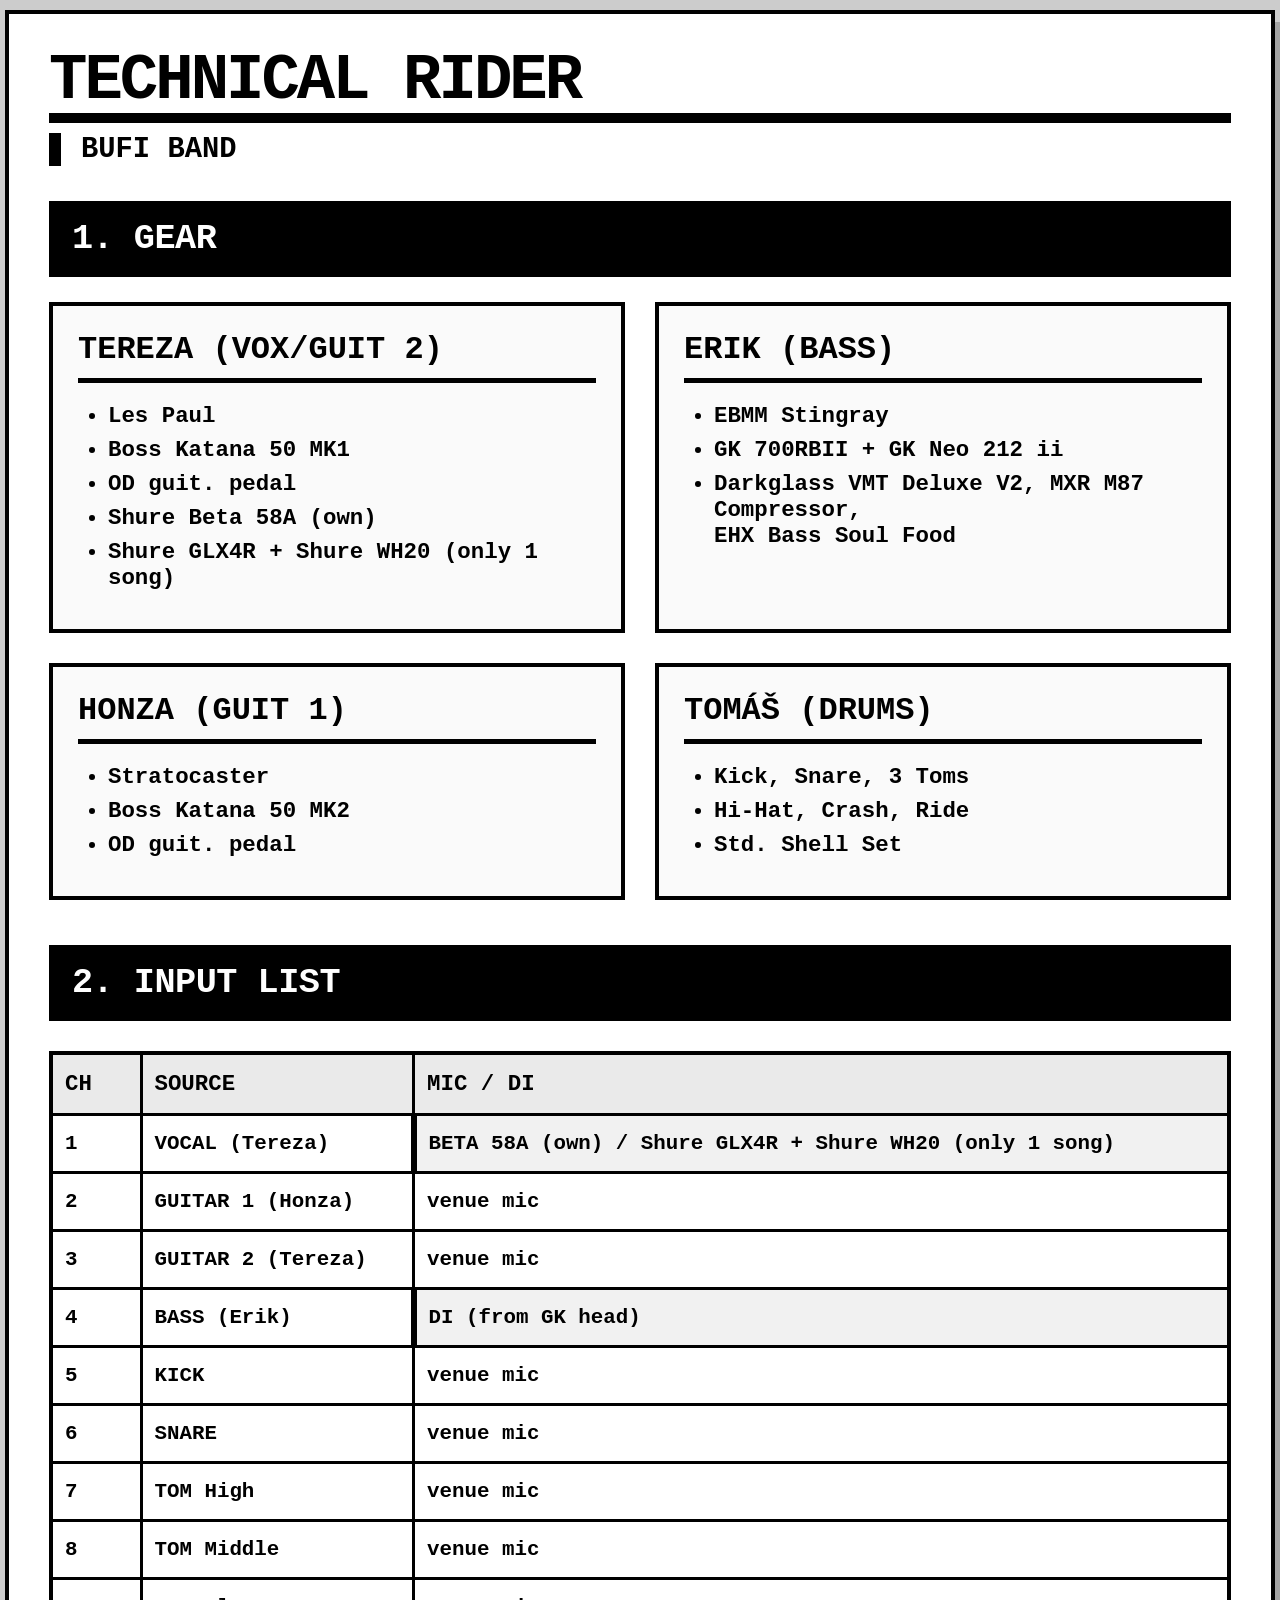
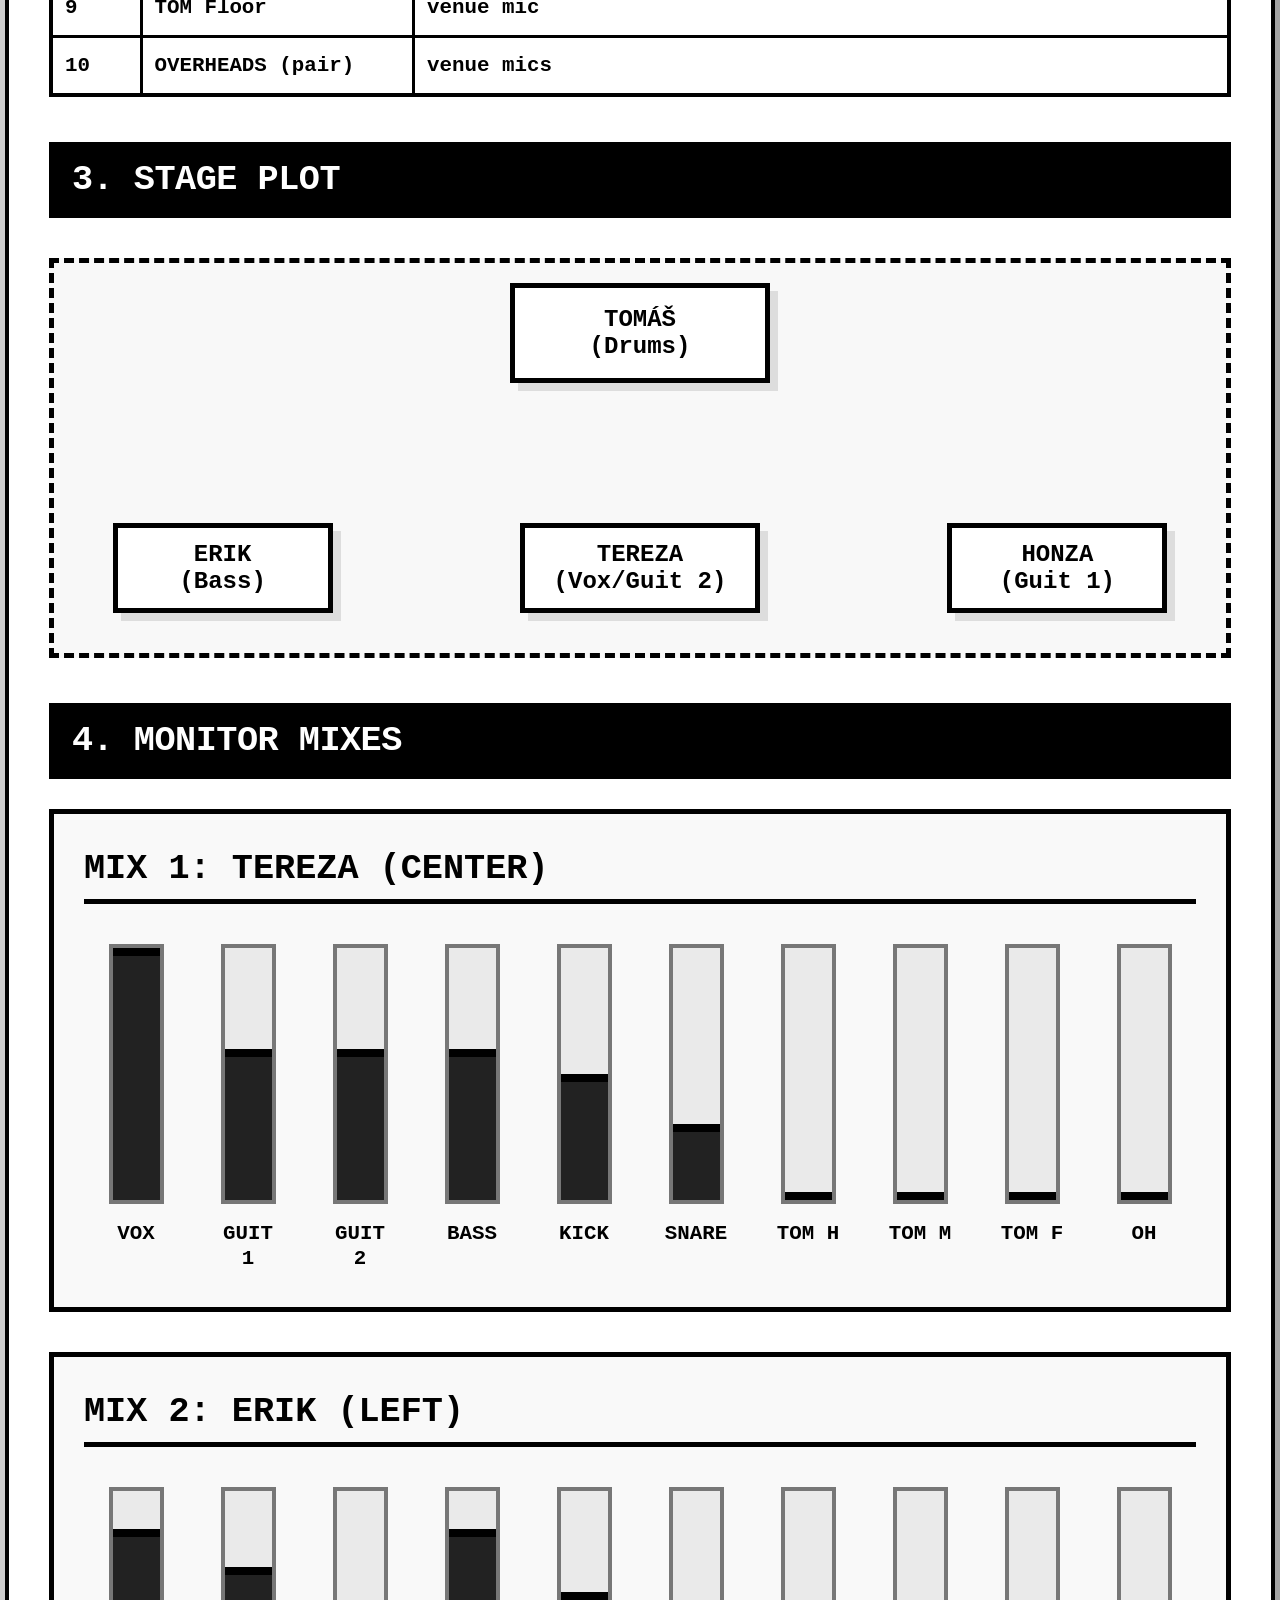
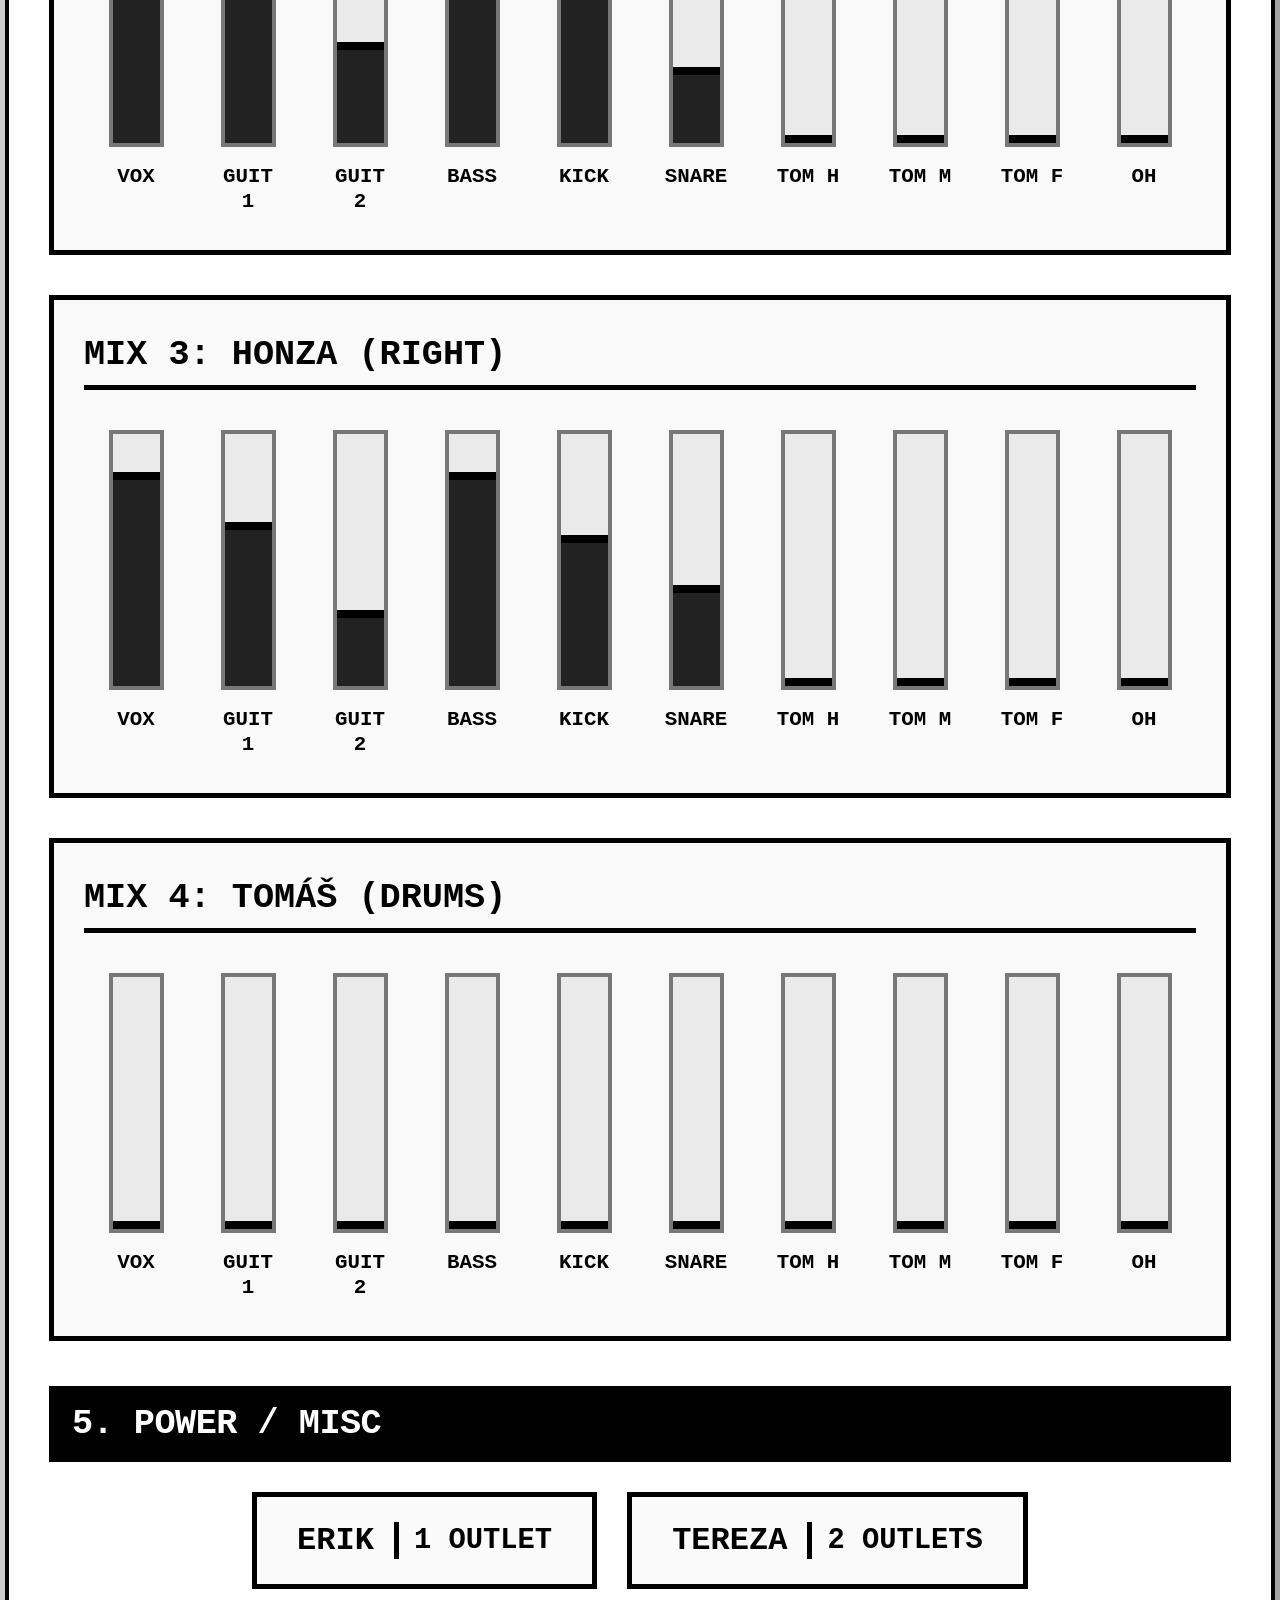
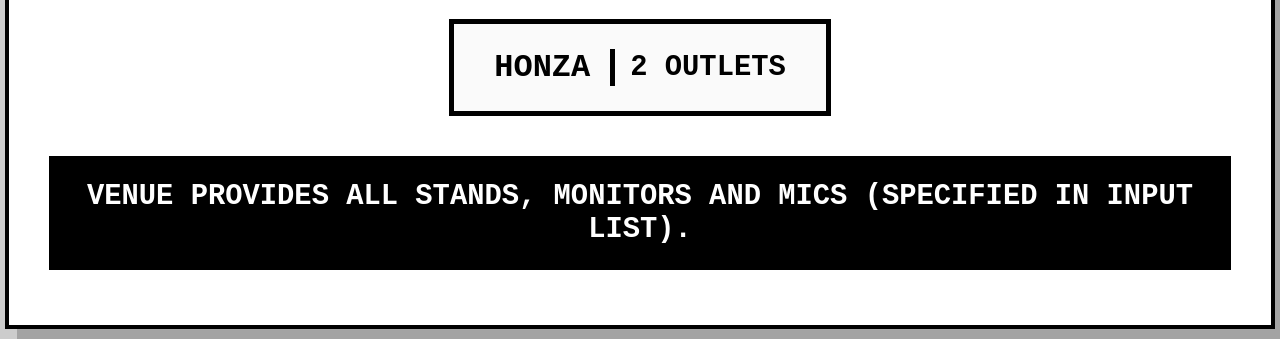
==== rider.html @ 9abcd40c "BuFi Band - with Tereza" ====
<!DOCTYPE html>
<html lang="en">
<head>
    <meta charset="UTF-8">
    <meta name="viewport" content="width=device-width, initial-scale=1.0">
    <title>Technical Rider – BuFi Band</title>
    <style>
        /* ===== RESET / MONOCHROME BOLD BASE ===== */
        * { box-sizing: border-box; margin: 0; padding: 0; }
        body {
            background: #ccc;  /* neutral background, only for screen */
            font-family: 'Courier New', Courier, monospace;
            display: flex;
            justify-content: center;
            align-items: flex-start;
            padding: 10px 5px;
            margin: 0;
        }
        .container {
            max-width: 1300px;      /* wider – fits more content per line */
            width: 100%;
            background: #ffffff;
            border: 4px solid #000;
            padding: 35px 40px;
            box-shadow: 12px 12px 0 rgba(0,0,0,0.2);
        }

        /* TYPOGRAPHY – heavy, industrial */
        h1 {
            font-size: 4rem;
            font-weight: 900;
            letter-spacing: -3px;
            text-transform: uppercase;
            border-bottom: 10px solid #000;
            margin: 0 0 10px 0;
            line-height: 1;
        }
        .band {
            font-size: 1.8rem;
            font-weight: 800;
            border-left: 12px solid #000;
            padding-left: 20px;
            margin-bottom: 35px;
            text-transform: uppercase;
        }
        h2 {
            background: #000;
            color: #fff;
            padding: 15px 20px;
            margin: 45px 0 20px 0;
            font-size: 2.2rem;
            text-transform: uppercase;
            border: 3px solid #000;
            letter-spacing: -0.5px;
        }
        h2:first-of-type { margin-top: 15px; }

        /* 2x2 gear grid */
        .gear-grid {
            display: grid;
            grid-template-columns: 1fr 1fr;
            gap: 30px;
            margin: 25px 0 20px;
        }
        .gear-box {
            border: 4px solid #000;
            background: #fafafa;
            padding: 25px 25px 30px 25px;
        }
        .gear-box h3 {
            font-size: 2rem;
            font-weight: 900;
            border-bottom: 5px solid #000;
            padding-bottom: 10px;
            margin: 0 0 20px 0;
            text-transform: uppercase;
        }
        .gear-box ul {
            font-size: 1.4rem;
            font-weight: 700;
            padding-left: 30px;
        }
        .gear-box li { margin: 8px 0; }

        /* TABLE */
        table {
            width: 100%;
            border-collapse: collapse;
            border: 4px solid #000;
            margin: 30px 0 20px;
            font-size: 1.3rem;
        }
        th, td {
            border: 3px solid #000;
            padding: 16px 12px;
            text-align: left;
            font-weight: 700;
        }
        th {
            background: #eaeaea;
            text-transform: uppercase;
            font-size: 1.4rem;
        }
        .own-gear { background: #f1f1f1; border-left: 6px solid #000; }

        /* STAGE PLOT */
.stage-plot {
    position: relative;
    height: 400px;
    border: 5px dashed #000;
    margin: 40px 0 30px;
    background: #f8f8f8;
}
.pos {
    position: absolute;
    display: flex;
    align-items: center;
    justify-content: center;
    text-align: center;
    border: 5px solid #000;
    background: #fff;
    font-weight: 900;
    font-size: 1.5rem;
    padding: 10px;
    box-shadow: 8px 8px 0 #ddd;
}
.drums {
    width: 260px; height: 100px;
    top: 20px; left: 50%; transform: translateX(-50%);
}
.bass {
    width: 220px; height: 90px;
    bottom: 40px; left: 5%;
}
.vox {
    width: 240px; height: 90px;
    bottom: 40px; left: 50%; transform: translateX(-50%);
}
.gt1 {
    width: 220px; height: 90px;
    bottom: 40px; right: 5%;
}

        /* MONITOR MIXES – wider, faders bigger, but one column (vertical) */
        .monitor-stack { margin-top: 30px; }
        .monitor-unit {
            border: 5px solid #000;
            padding: 35px 30px;
            margin-bottom: 40px;
            background: #f9f9f9;
        }
        .unit-header {
            font-size: 2.2rem;
            font-weight: 900;
            border-bottom: 5px solid #000;
            padding-bottom: 10px;
            margin-bottom: 40px;
            text-transform: uppercase;
        }
        .mix-grid {
            display: grid;
            grid-template-columns: repeat(10, 1fr);
            gap: 8px;
            justify-items: center;
        }
        .channel-strip {
            width: 100%;
            display: flex; flex-direction: column; align-items: center;
        }
        .fader-track {
            height: 260px;         /* taller faders for better visual */
            width: 55px;
            background: #eaeaea;
            border: 4px solid #777;
            position: relative;
            margin-bottom: 18px;
            display: flex; align-items: flex-end;
        }
        .fader-cap {
            width: 100%;
            background: #222;
            border-top: 8px solid #000;
        }
        .channel-label {
            font-size: 1.3rem;
            font-weight: 900;
            text-transform: uppercase;
            writing-mode: horizontal-tb;
            text-align: center;
            line-height: 1.2;
            max-width: 70px;
        }

        /* POWER / MISC – bold blocks */
        .power-section { margin-top: 30px; }
        .power-list {
            display: flex;
            flex-wrap: wrap;
            gap: 30px;
            margin: 30px 0 40px;
            justify-content: center;
        }
        .power-item {
            border: 5px solid #000;
            background: #fafafa;
            padding: 25px 40px;
            font-size: 1.8rem;
            font-weight: 800;
            text-transform: uppercase;
            display: flex;
            align-items: center;
            gap: 15px;
        }
        .power-item strong {
            font-size: 2rem;
            border-right: 5px solid #000;
            padding-right: 20px;
        }
        .venue-highlight {
            background: #000;
            color: #fff;
            padding: 20px 25px;
            font-size: 1.8rem;
            font-weight: 800;
            border: 4px solid #000;
            text-align: center;
            text-transform: uppercase;
            width: 100%;
            margin: 20px 0 10px;
        }

        /* A4 print optimization: avoid page breaks inside modules */
        @media print {
            body { background: none; padding: 0; }
            .container { max-width: 100%; border: 2px solid #000; box-shadow: none; padding: 20px; }
            h2 { background: #000 !important; color: #fff !important; -webkit-print-color-adjust: exact; print-color-adjust: exact; }
            .gear-box, .monitor-unit, table, .stage-plot, .power-item { break-inside: avoid; }
            .monitor-unit { page-break-inside: avoid; }
            .gear-grid { break-inside: avoid; }
            .pos { border: 2px solid #000; }
        }

        /* fine tune for very large screens, but nothing essential */
        @media (min-width: 1600px) {
            .container { max-width: 1500px; }
        }
    </style>
</head>
<body>
<div class="container">
    <h1>TECHNICAL RIDER</h1>
    <div class="band">BuFi Band</div>

    <!-- 1. GEAR / BACKLINE — unchanged but wider grid -->
    <h2>1. GEAR</h2>
    <div class="gear-grid">
        <div class="gear-box"><h3>TEREZA (VOX/GUIT 2)</h3><ul><li>Les Paul</li><li>Boss Katana 50 MK1</li><li>OD guit. pedal</li><li>Shure Beta 58A (own)</li><li>Shure GLX4R + Shure WH20 (only 1 song)</li></ul></div>
        <div class="gear-box"><h3>ERIK (BASS)</h3><ul><li>EBMM Stingray</li><li>GK 700RBII + GK Neo 212 ii</li><li>Darkglass VMT Deluxe V2, MXR M87 Compressor,<br>EHX Bass Soul Food</li></ul></div>
        <div class="gear-box"><h3>HONZA (GUIT 1)</h3><ul><li>Stratocaster</li><li>Boss Katana 50 MK2</li><li>OD guit. pedal</li></ul></div>
        <div class="gear-box"><h3>TOMÁŠ (DRUMS)</h3><ul><li>Kick, Snare, 3 Toms</li><li>Hi-Hat, Crash, Ride</li><li>Std. Shell Set</li></ul></div>
    </div>

    <!-- 2. INPUT LIST — generous spacing, venue mics clearly marked -->
    <h2>2. INPUT LIST</h2>
    <table>
        <thead><tr><th style="width:90px;">CH</th><th>SOURCE</th><th>MIC / DI</th></tr></thead>
        <tbody>
            <tr><td>1</td><td>VOCAL (Tereza)</td><td class="own-gear">BETA 58A (own) / Shure GLX4R + Shure WH20 (only 1 song)</td></tr>
            <tr><td>2</td><td>GUITAR 1 (Honza)</td><td>venue mic</td></tr>
            <tr><td>3</td><td>GUITAR 2 (Tereza)</td><td>venue mic</td></tr>
            <tr><td>4</td><td>BASS (Erik)</td><td class="own-gear">DI (from GK head)</td></tr>
            <tr><td>5</td><td>KICK</td><td>venue mic</td></tr>
            <tr><td>6</td><td>SNARE</td><td>venue mic</td></tr>
            <tr><td>7</td><td>TOM High</td><td>venue mic</td></tr>
            <tr><td>8</td><td>TOM Middle</td><td>venue mic</td></tr>
            <tr><td>9</td><td>TOM Floor</td><td>venue mic</td></tr>
            <tr><td>10</td><td>OVERHEADS (pair)</td><td>venue mics</td></tr>
        </tbody>
    </table>

    <!-- 3. STAGE PLOT — larger blocks, no crowding -->
    <h2>3. STAGE PLOT</h2>
    <div class="stage-plot">
        <div class="pos drums">TOMÁŠ<br>(Drums)</div>
        <div class="pos bass">ERIK<br>(Bass)</div>
        <div class="pos vox">TEREZA<br>(Vox/Guit 2)</div>
        <div class="pos gt1">HONZA<br>(Guit 1)</div>
    </div>

    <!-- 4. MONITOR MIXES -->
    <h2>4. MONITOR MIXES</h2>
    <div class="monitor-stack">
        <!-- mix 1 Tereza -->
        <div class="monitor-unit">
            <div class="unit-header">MIX 1: TEREZA (Center)</div>
            <div class="mix-grid">
                <div class="channel-strip"><div class="fader-track"><div class="fader-cap" style="height:100%;"></div></div><div class="channel-label">VOX</div></div>
                <div class="channel-strip"><div class="fader-track"><div class="fader-cap" style="height:60%;"></div></div><div class="channel-label">GUIT 1</div></div>
                <div class="channel-strip"><div class="fader-track"><div class="fader-cap" style="height:60%;"></div></div><div class="channel-label">GUIT 2</div></div>
                <div class="channel-strip"><div class="fader-track"><div class="fader-cap" style="height:60%;"></div></div><div class="channel-label">BASS</div></div>
                <div class="channel-strip"><div class="fader-track"><div class="fader-cap" style="height:50%;"></div></div><div class="channel-label">KICK</div></div>
                <div class="channel-strip"><div class="fader-track"><div class="fader-cap" style="height:30%;"></div></div><div class="channel-label">SNARE</div></div>
                <div class="channel-strip"><div class="fader-track"><div class="fader-cap" style="height:0%;"></div></div><div class="channel-label">TOM H</div></div>
                <div class="channel-strip"><div class="fader-track"><div class="fader-cap" style="height:0%;"></div></div><div class="channel-label">TOM M</div></div>
                <div class="channel-strip"><div class="fader-track"><div class="fader-cap" style="height:0%;"></div></div><div class="channel-label">TOM F</div></div>
                <div class="channel-strip"><div class="fader-track"><div class="fader-cap" style="height:0%;"></div></div><div class="channel-label">OH</div></div>
            </div>
        </div>
        <!-- mix 2 Erik -->
        <div class="monitor-unit">
            <div class="unit-header">MIX 2: ERIK (Left)</div>
            <div class="mix-grid">
                <div class="channel-strip"><div class="fader-track"><div class="fader-cap" style="height:85%;"></div></div><div class="channel-label">VOX</div></div>
                <div class="channel-strip"><div class="fader-track"><div class="fader-cap" style="height:70%;"></div></div><div class="channel-label">GUIT 1</div></div>
                <div class="channel-strip"><div class="fader-track"><div class="fader-cap" style="height:40%;"></div></div><div class="channel-label">GUIT 2</div></div>
                <div class="channel-strip"><div class="fader-track"><div class="fader-cap" style="height:85%;"></div></div><div class="channel-label">BASS</div></div>
                <div class="channel-strip"><div class="fader-track"><div class="fader-cap" style="height:60%;"></div></div><div class="channel-label">KICK</div></div>
                <div class="channel-strip"><div class="fader-track"><div class="fader-cap" style="height:30%;"></div></div><div class="channel-label">SNARE</div></div>
                <div class="channel-strip"><div class="fader-track"><div class="fader-cap" style="height:0%;"></div></div><div class="channel-label">TOM H</div></div>
                <div class="channel-strip"><div class="fader-track"><div class="fader-cap" style="height:0%;"></div></div><div class="channel-label">TOM M</div></div>
                <div class="channel-strip"><div class="fader-track"><div class="fader-cap" style="height:0%;"></div></div><div class="channel-label">TOM F</div></div>
                <div class="channel-strip"><div class="fader-track"><div class="fader-cap" style="height:0%;"></div></div><div class="channel-label">OH</div></div>
            </div>
        </div>
        <!-- mix 3 Honza -->
        <div class="monitor-unit">
            <div class="unit-header">MIX 3: HONZA (Right)</div>
            <div class="mix-grid">
                <div class="channel-strip"><div class="fader-track"><div class="fader-cap" style="height:85%;"></div></div><div class="channel-label">VOX</div></div>
                <div class="channel-strip"><div class="fader-track"><div class="fader-cap" style="height:65%;"></div></div><div class="channel-label">GUIT 1</div></div>
                <div class="channel-strip"><div class="fader-track"><div class="fader-cap" style="height:30%;"></div></div><div class="channel-label">GUIT 2</div></div>
                <div class="channel-strip"><div class="fader-track"><div class="fader-cap" style="height:85%;"></div></div><div class="channel-label">BASS</div></div>
                <div class="channel-strip"><div class="fader-track"><div class="fader-cap" style="height:60%;"></div></div><div class="channel-label">KICK</div></div>
                <div class="channel-strip"><div class="fader-track"><div class="fader-cap" style="height:40%;"></div></div><div class="channel-label">SNARE</div></div>
                <div class="channel-strip"><div class="fader-track"><div class="fader-cap" style="height:0%;"></div></div><div class="channel-label">TOM H</div></div>
                <div class="channel-strip"><div class="fader-track"><div class="fader-cap" style="height:0%;"></div></div><div class="channel-label">TOM M</div></div>
                <div class="channel-strip"><div class="fader-track"><div class="fader-cap" style="height:0%;"></div></div><div class="channel-label">TOM F</div></div>
                <div class="channel-strip"><div class="fader-track"><div class="fader-cap" style="height:0%;"></div></div><div class="channel-label">OH</div></div>
            </div>
        </div>
        <!-- mix 4 Tomáš (drums) – typically no monitors for drums, but kept for completeness -->
        <div class="monitor-unit">
            <div class="unit-header">MIX 4: TOMÁŠ (Drums)</div>
            <div class="mix-grid">
                <div class="channel-strip"><div class="fader-track"><div class="fader-cap" style="height:0%;"></div></div><div class="channel-label">VOX</div></div>
                <div class="channel-strip"><div class="fader-track"><div class="fader-cap" style="height:0%;"></div></div><div class="channel-label">GUIT 1</div></div>
                <div class="channel-strip"><div class="fader-track"><div class="fader-cap" style="height:0%;"></div></div><div class="channel-label">GUIT 2</div></div>
                <div class="channel-strip"><div class="fader-track"><div class="fader-cap" style="height:0%;"></div></div><div class="channel-label">BASS</div></div>
                <div class="channel-strip"><div class="fader-track"><div class="fader-cap" style="height:0%;"></div></div><div class="channel-label">KICK</div></div>
                <div class="channel-strip"><div class="fader-track"><div class="fader-cap" style="height:0%;"></div></div><div class="channel-label">SNARE</div></div>
                <div class="channel-strip"><div class="fader-track"><div class="fader-cap" style="height:0%;"></div></div><div class="channel-label">TOM H</div></div>
                <div class="channel-strip"><div class="fader-track"><div class="fader-cap" style="height:0%;"></div></div><div class="channel-label">TOM M</div></div>
                <div class="channel-strip"><div class="fader-track"><div class="fader-cap" style="height:0%;"></div></div><div class="channel-label">TOM F</div></div>
                <div class="channel-strip"><div class="fader-track"><div class="fader-cap" style="height:0%;"></div></div><div class="channel-label">OH</div></div>
            </div>
        </div>
    </div>

    <!-- 5. POWER & MISC – outlet blocks + bold venue statement (now with extra spacing) -->
    
    <h2>5. POWER / MISC</h2>
    <div class="power-list">
        <div class="power-item"><strong>ERIK</strong> 1 outlet</div>
        <div class="power-item"><strong>TEREZA</strong> 2 outlets</div>
        <div class="power-item"><strong>HONZA</strong> 2 outlets</div>
        <!-- Tomáš uses built-in power, no extra outlet needed -->
    </div>
    <div class="venue-highlight">
        Venue provides all stands, monitors and mics (specified in input list).
    </div>

    <!-- tiny spacer: ensures nothing gets cut -->
    <div style="height: 10px;"></div>
</div>
</body>
</html>
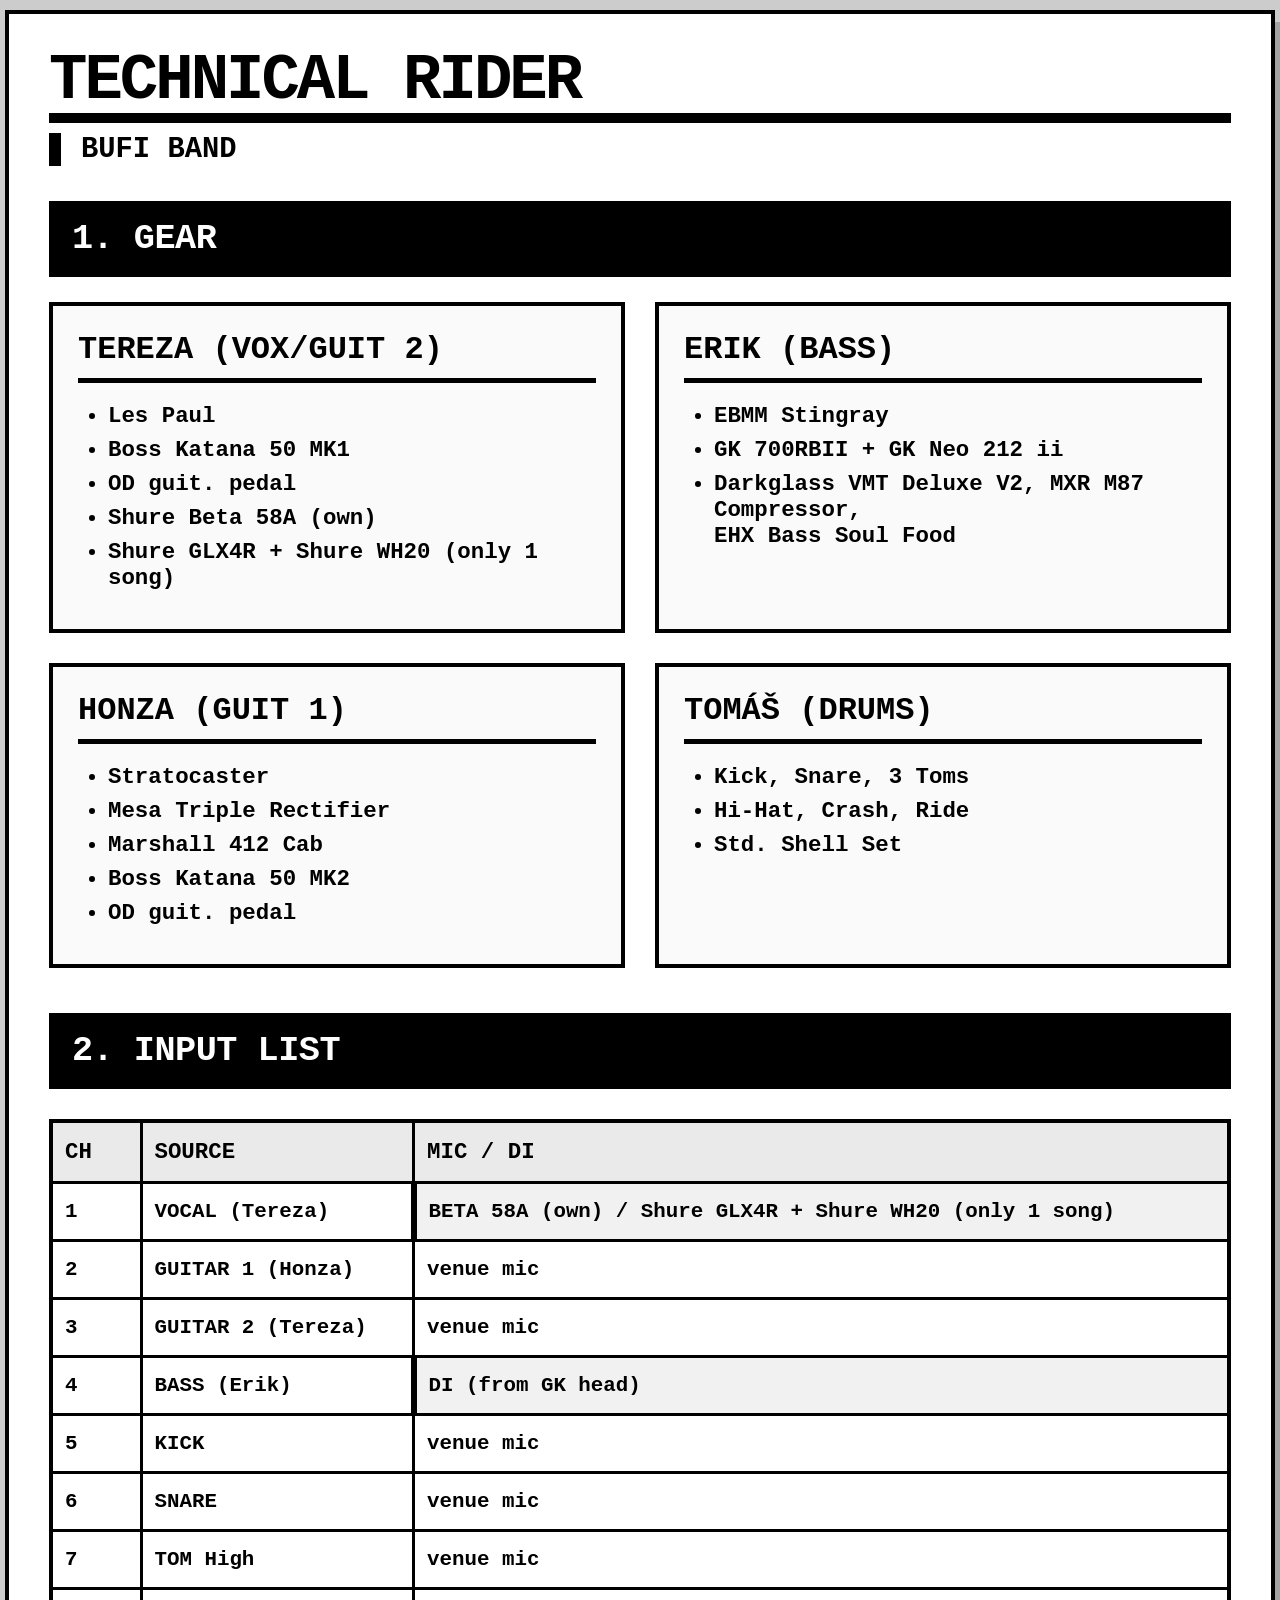
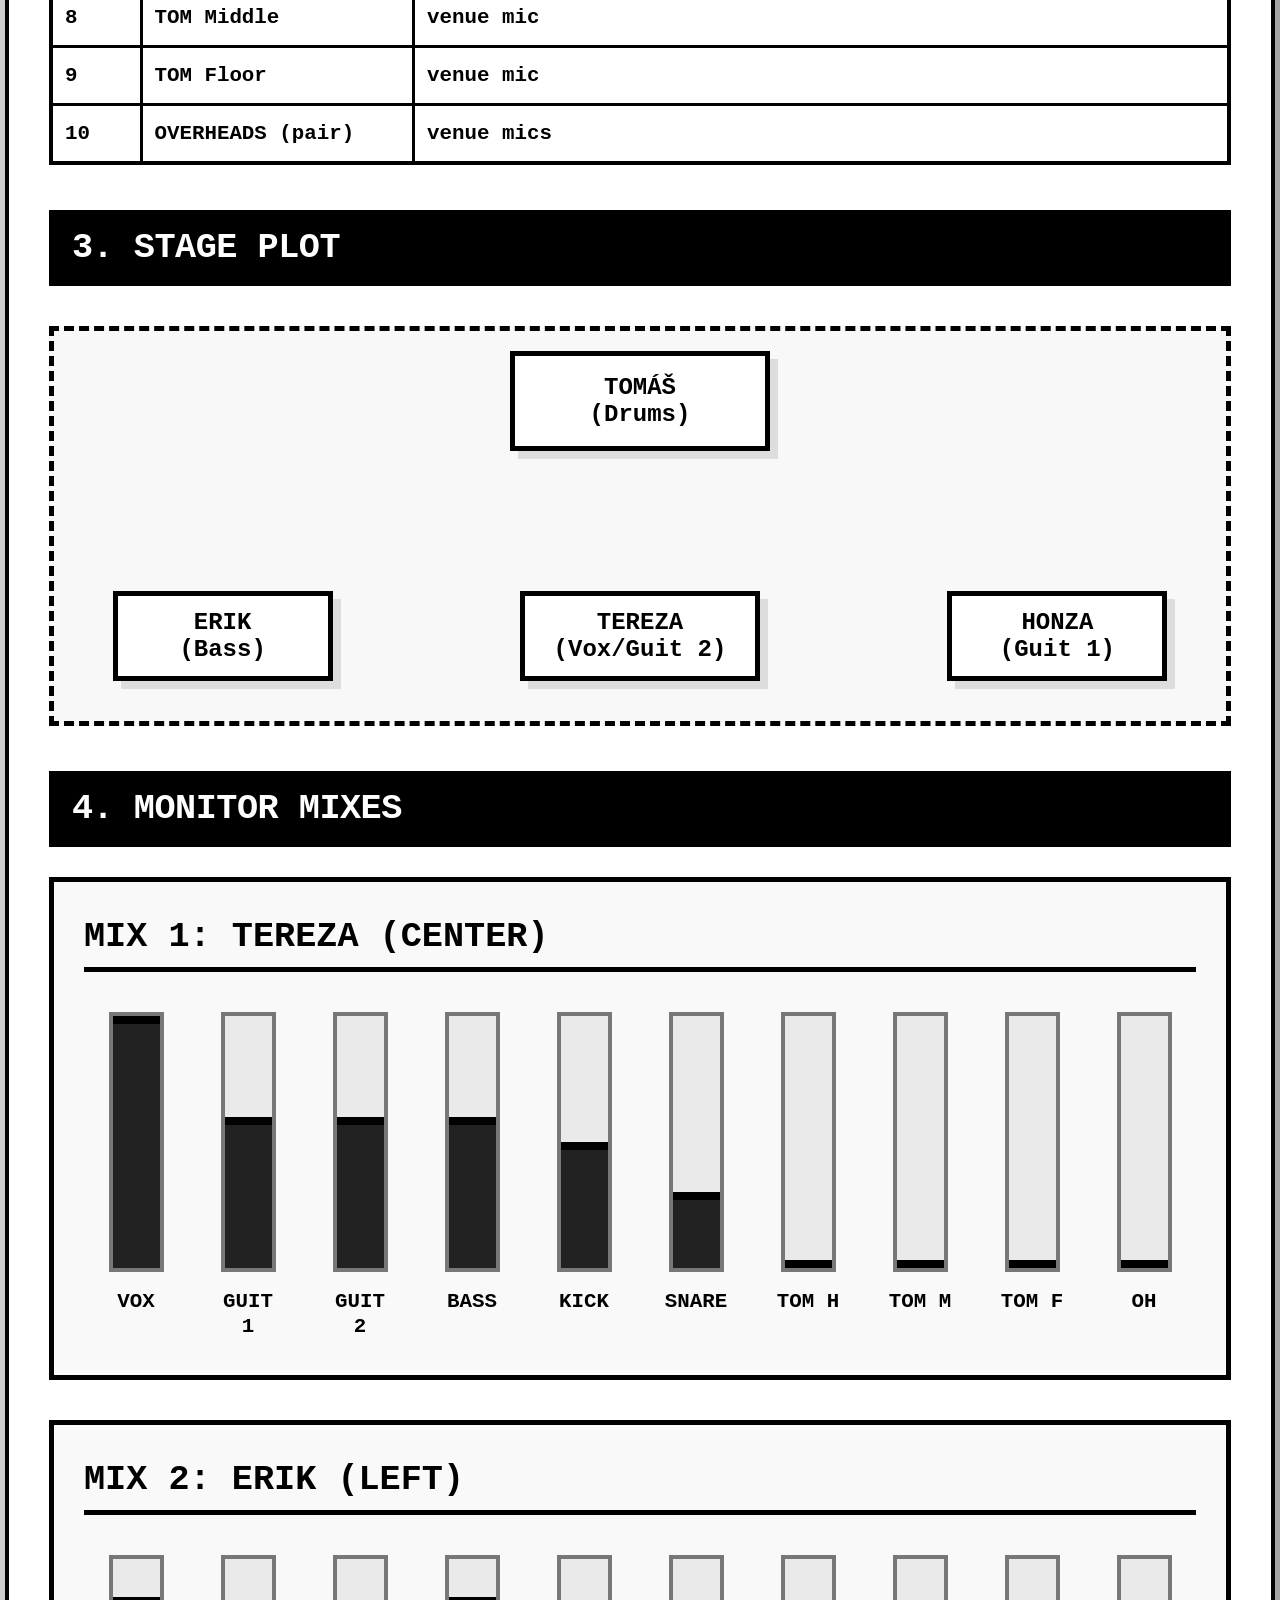
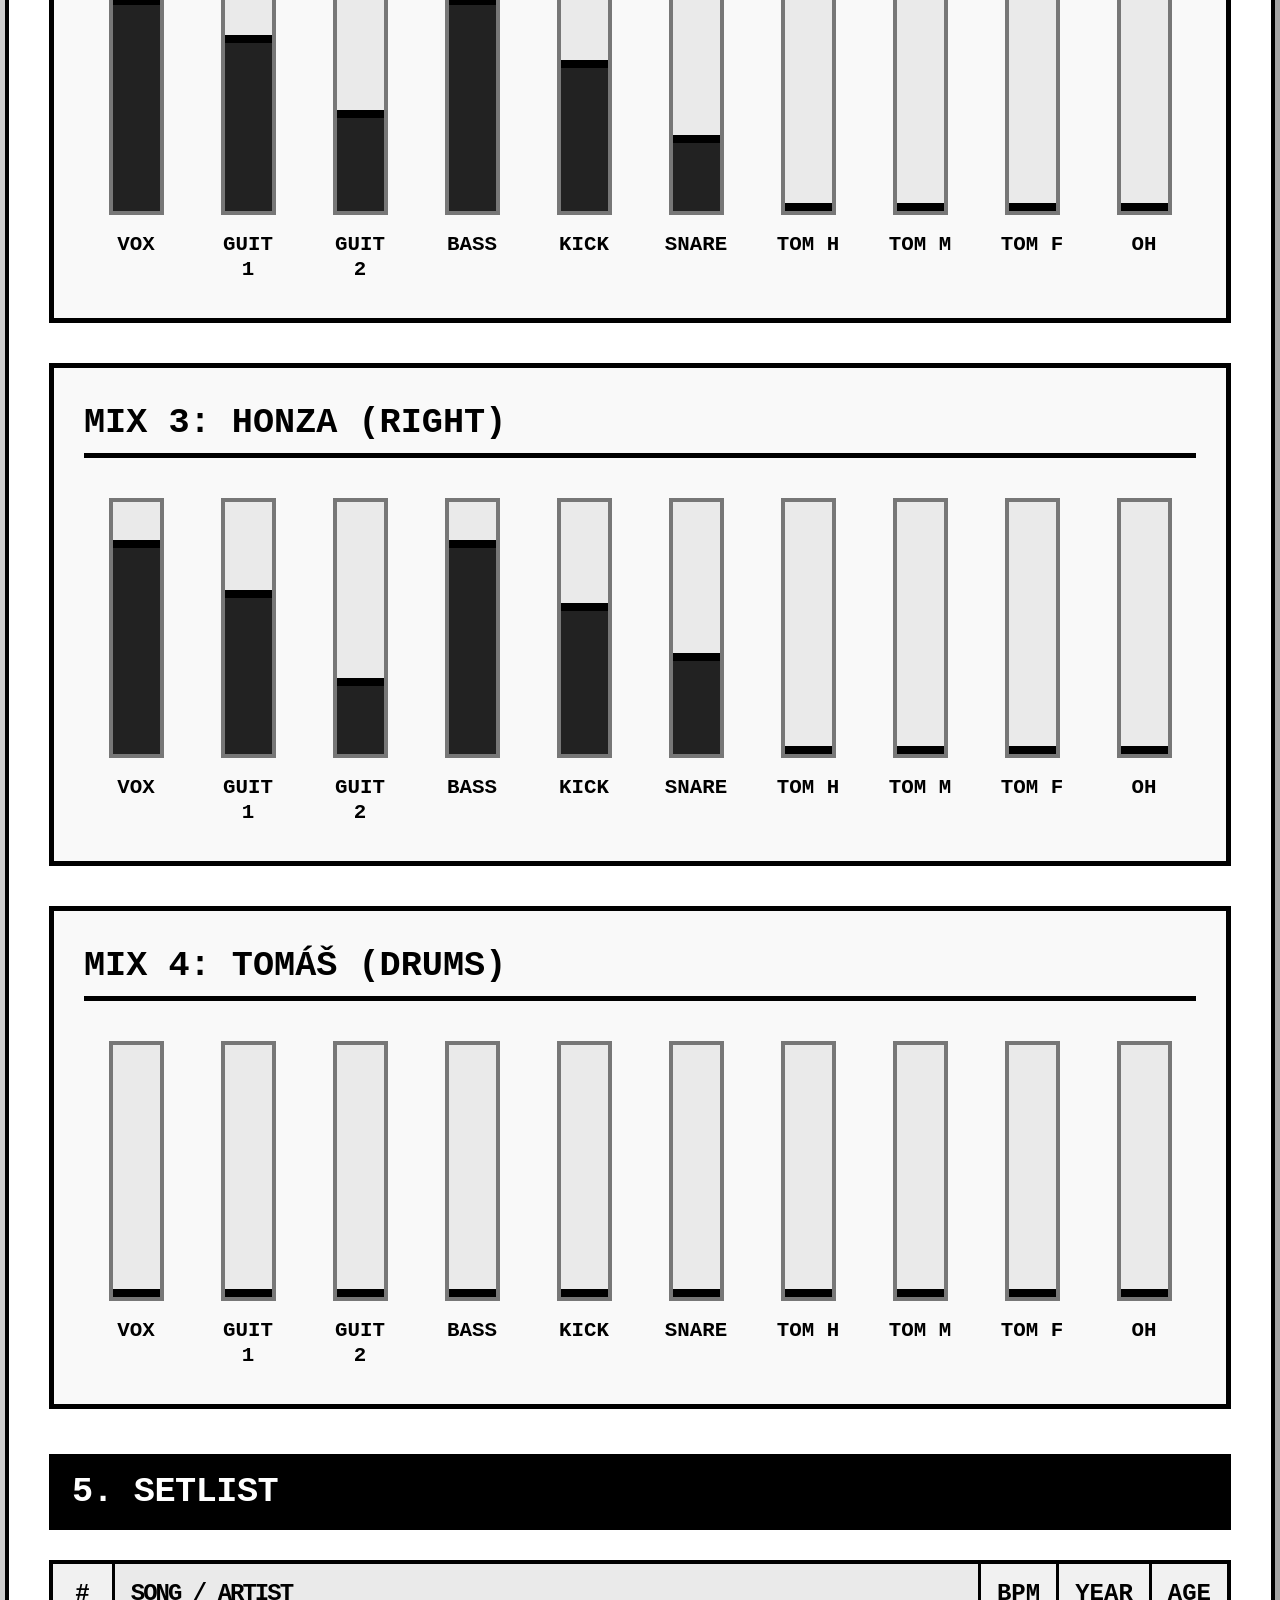
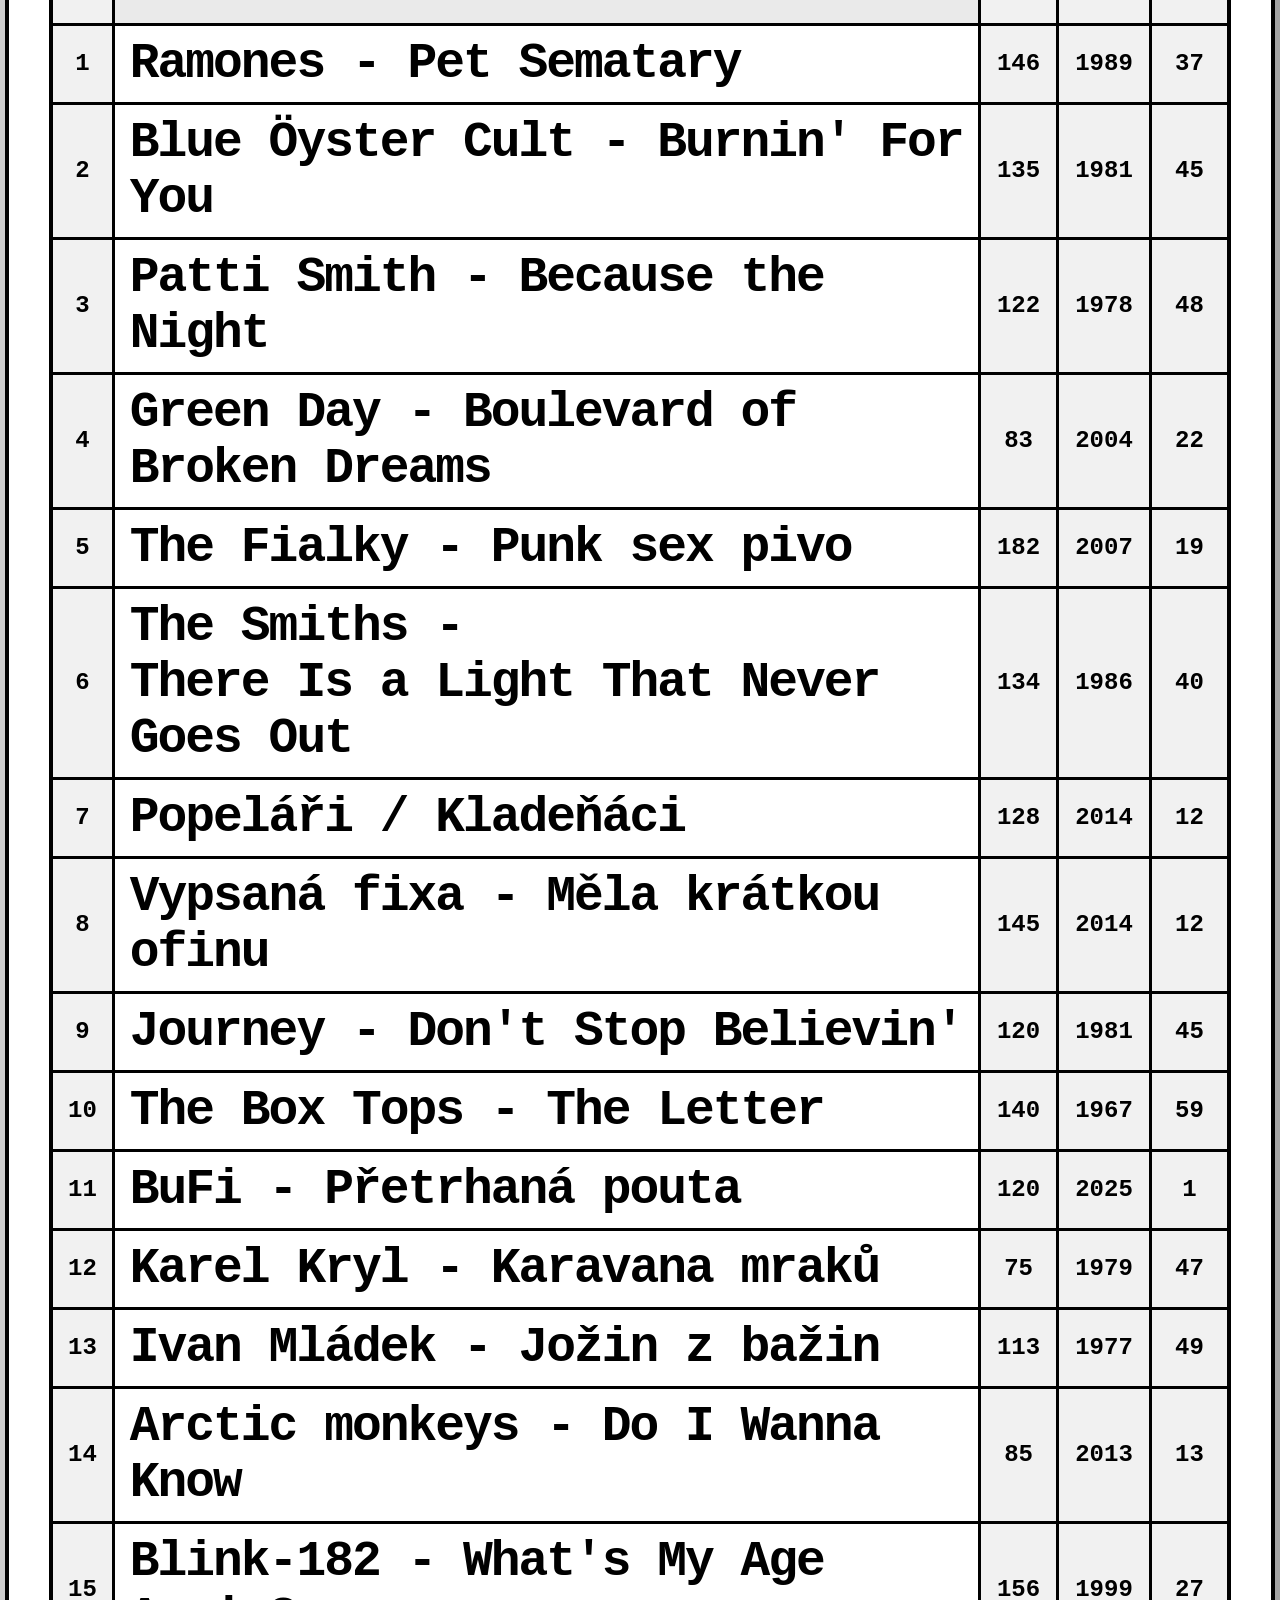
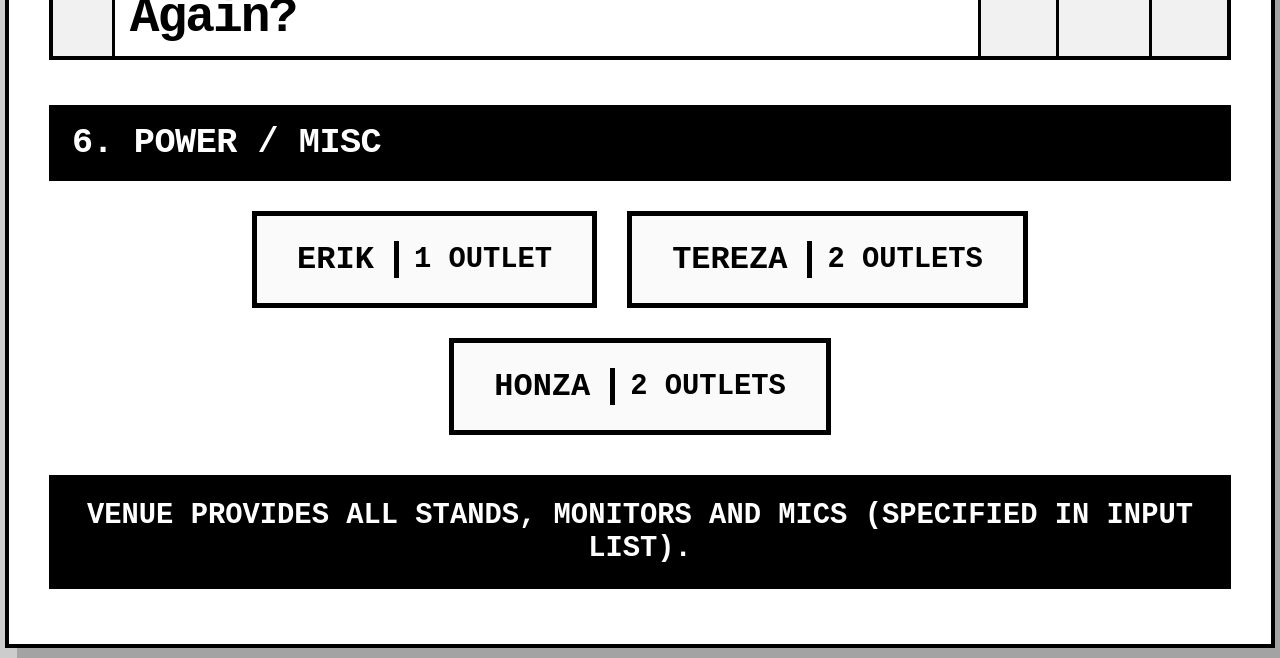
==== commit 667202dd: "BuFi Band - with Tereza" ====
--- a/rider.html
+++ b/rider.html
@@ -141,7 +141,7 @@
     bottom: 40px; right: 5%;
 }
 
-        /* MONITOR MIXES – wider, faders bigger, but one column (vertical) */
+        /* MONITOR MIXES */
         .monitor-stack { margin-top: 30px; }
         .monitor-unit {
             border: 5px solid #000;
@@ -168,7 +168,7 @@
             display: flex; flex-direction: column; align-items: center;
         }
         .fader-track {
-            height: 260px;         /* taller faders for better visual */
+            height: 260px;
             width: 55px;
             background: #eaeaea;
             border: 4px solid #777;
@@ -191,7 +191,31 @@
             max-width: 70px;
         }
 
-        /* POWER / MISC – bold blocks */
+        /* SETLIST */
+        .setlist-table {
+            font-size: 3.1rem;
+            table-layout: auto;
+        }
+        .setlist-table th {
+            font-size: 1.5rem;
+            padding: 16px;
+        }
+        .setlist-table td {
+            padding: 10px 15px;
+        }
+        .col-num {
+            width: 1%;
+            white-space: nowrap;
+            text-align: center;
+            background: #f1f1f1;
+            font-size: 1.5rem;
+        }
+        .col-song {
+            width: auto;
+            letter-spacing: -2px
+        }
+
+        /* POWER / MISC */
         .power-section { margin-top: 30px; }
         .power-list {
             display: flex;
@@ -256,7 +280,7 @@
     <div class="gear-grid">
         <div class="gear-box"><h3>TEREZA (VOX/GUIT 2)</h3><ul><li>Les Paul</li><li>Boss Katana 50 MK1</li><li>OD guit. pedal</li><li>Shure Beta 58A (own)</li><li>Shure GLX4R + Shure WH20 (only 1 song)</li></ul></div>
         <div class="gear-box"><h3>ERIK (BASS)</h3><ul><li>EBMM Stingray</li><li>GK 700RBII + GK Neo 212 ii</li><li>Darkglass VMT Deluxe V2, MXR M87 Compressor,<br>EHX Bass Soul Food</li></ul></div>
-        <div class="gear-box"><h3>HONZA (GUIT 1)</h3><ul><li>Stratocaster</li><li>Boss Katana 50 MK2</li><li>OD guit. pedal</li></ul></div>
+        <div class="gear-box"><h3>HONZA (GUIT 1)</h3><ul><li>Stratocaster</li><li>Mesa Triple Rectifier</li><li>Marshall 412 Cab</li><li>Boss Katana 50 MK2</li><li>OD guit. pedal</li></ul></div>
         <div class="gear-box"><h3>TOMÁŠ (DRUMS)</h3><ul><li>Kick, Snare, 3 Toms</li><li>Hi-Hat, Crash, Ride</li><li>Std. Shell Set</li></ul></div>
     </div>
 
@@ -356,14 +380,45 @@
         </div>
     </div>
 
-    <!-- 5. POWER & MISC – outlet blocks + bold venue statement (now with extra spacing) -->
+    <!-- 5. SETLIST -->
     
-    <h2>5. POWER / MISC</h2>
+    <h2>5. SETLIST</h2>
+    <table class="setlist-table">
+        <thead>
+            <tr>
+                <th class="col-num">#</th>
+                <th class="col-song">SONG / ARTIST</th>
+                <th class="col-num">BPM</th>
+                <th class="col-num">YEAR</th>
+                <th class="col-num">AGE</th>
+            </tr>
+        </thead>
+        <tbody>
+            <tr><td class="col-num">1</td><td class="col-song">Ramones - Pet Sematary</td><td class="col-num">146</td><td class="col-num">1989</td><td class="col-num">37</td></tr>
+            <tr><td class="col-num">2</td><td class="col-song">Blue Öyster Cult - Burnin' For You</td><td class="col-num">135</td><td class="col-num">1981</td><td class="col-num">45</td></tr>
+            <tr><td class="col-num">3</td><td class="col-song">Patti Smith - Because the Night</td><td class="col-num">122</td><td class="col-num">1978</td><td class="col-num">48</td></tr>
+            <tr><td class="col-num">4</td><td class="col-song">Green Day - Boulevard of Broken Dreams</td><td class="col-num">83</td><td class="col-num">2004</td><td class="col-num">22</td></tr>
+            <tr><td class="col-num">5</td><td class="col-song">The Fialky - Punk sex pivo</td><td class="col-num">182</td><td class="col-num">2007</td><td class="col-num">19</td></tr>
+            <tr><td class="col-num">6</td><td class="col-song">The Smiths -<br>There Is a Light That Never Goes Out</td><td class="col-num">134</td><td class="col-num">1986</td><td class="col-num">40</td></tr>
+            <tr><td class="col-num">7</td><td class="col-song">Popeláři / Kladeňáci</td><td class="col-num">128</td><td class="col-num">2014</td><td class="col-num">12</td></tr>
+            <tr><td class="col-num">8</td><td class="col-song">Vypsaná fixa - Měla krátkou ofinu</td><td class="col-num">145</td><td class="col-num">2014</td><td class="col-num">12</td></tr>
+            <tr><td class="col-num">9</td><td class="col-song">Journey - Don't Stop Believin'</td><td class="col-num">120</td><td class="col-num">1981</td><td class="col-num">45</td></tr>
+            <tr><td class="col-num">10</td><td class="col-song">The Box Tops - The Letter</td><td class="col-num">140</td><td class="col-num">1967</td><td class="col-num">59</td></tr>
+            <tr><td class="col-num">11</td><td class="col-song">BuFi - Přetrhaná pouta</td><td class="col-num">120</td><td class="col-num">2025</td><td class="col-num">1</td></tr>
+            <tr><td class="col-num">12</td><td class="col-song">Karel Kryl - Karavana mraků</td><td class="col-num">75</td><td class="col-num">1979</td><td class="col-num">47</td></tr>
+            <tr><td class="col-num">13</td><td class="col-song">Ivan Mládek - Jožin z bažin</td><td class="col-num">113</td><td class="col-num">1977</td><td class="col-num">49</td></tr>
+            <tr><td class="col-num">14</td><td class="col-song">Arctic monkeys - Do I Wanna Know</td><td class="col-num">85</td><td class="col-num">2013</td><td class="col-num">13</td></tr>
+            <tr><td class="col-num">15</td><td class="col-song">Blink-182 - What's My Age Again?</td><td class="col-num">156</td><td class="col-num">1999</td><td class="col-num">27</td></tr>
+        </tbody>
+    </table>
+
+    <!-- 6. POWER & MISC – outlet blocks + venue statement -->
+
+    <h2>6. POWER / MISC</h2>
     <div class="power-list">
         <div class="power-item"><strong>ERIK</strong> 1 outlet</div>
         <div class="power-item"><strong>TEREZA</strong> 2 outlets</div>
         <div class="power-item"><strong>HONZA</strong> 2 outlets</div>
-        <!-- Tomáš uses built-in power, no extra outlet needed -->
     </div>
     <div class="venue-highlight">
         Venue provides all stands, monitors and mics (specified in input list).
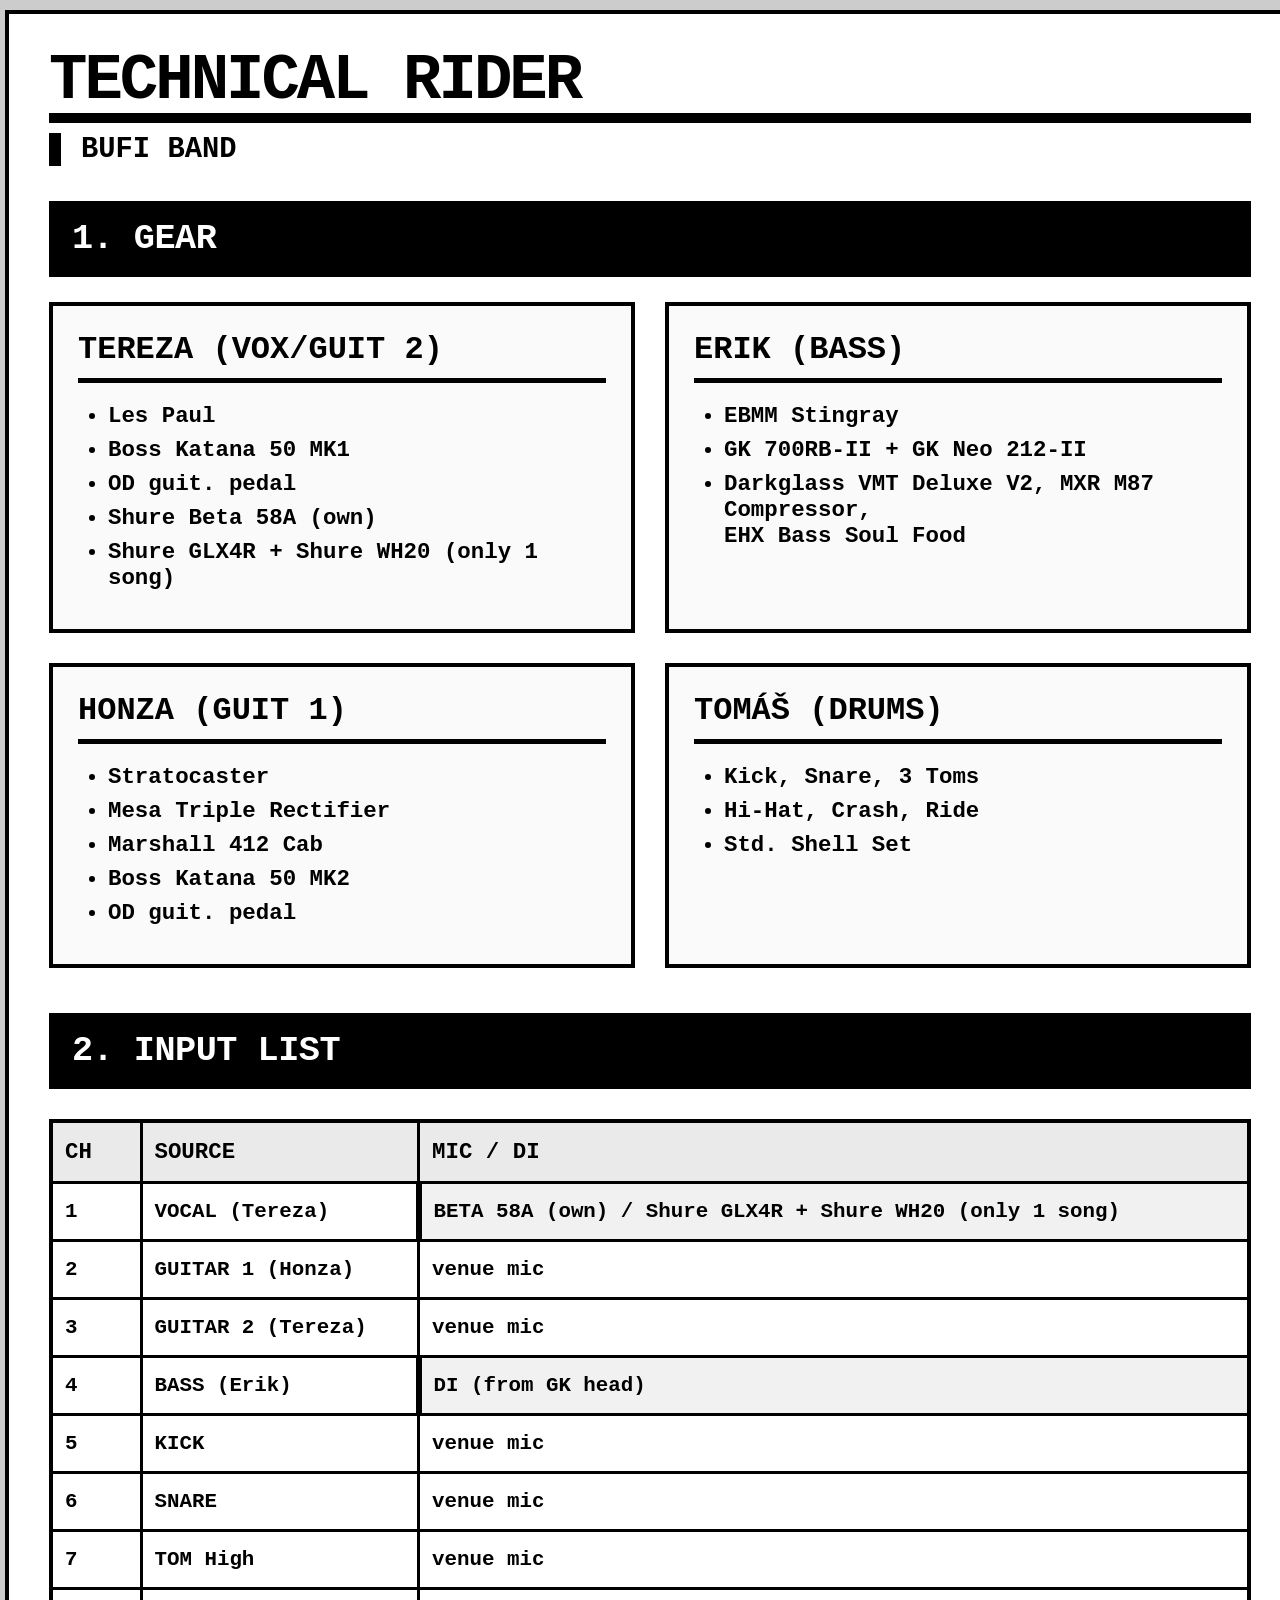
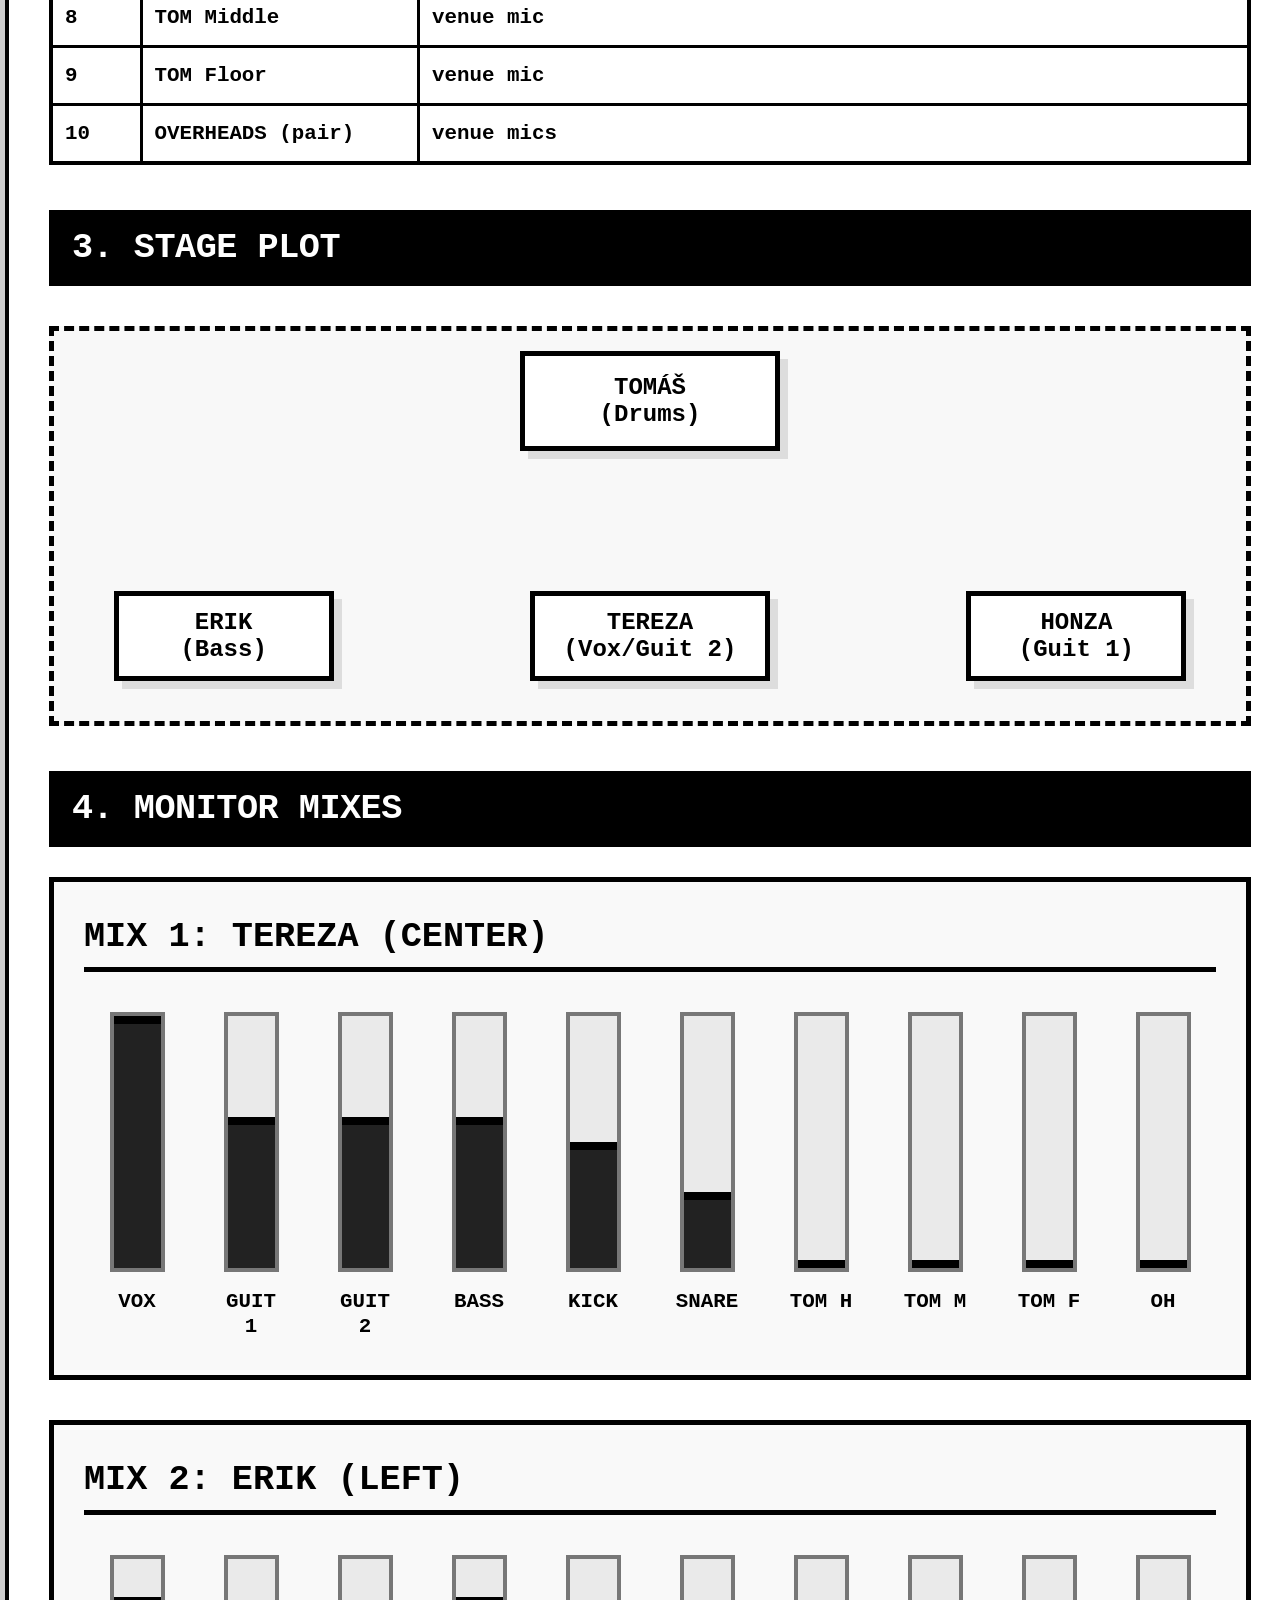
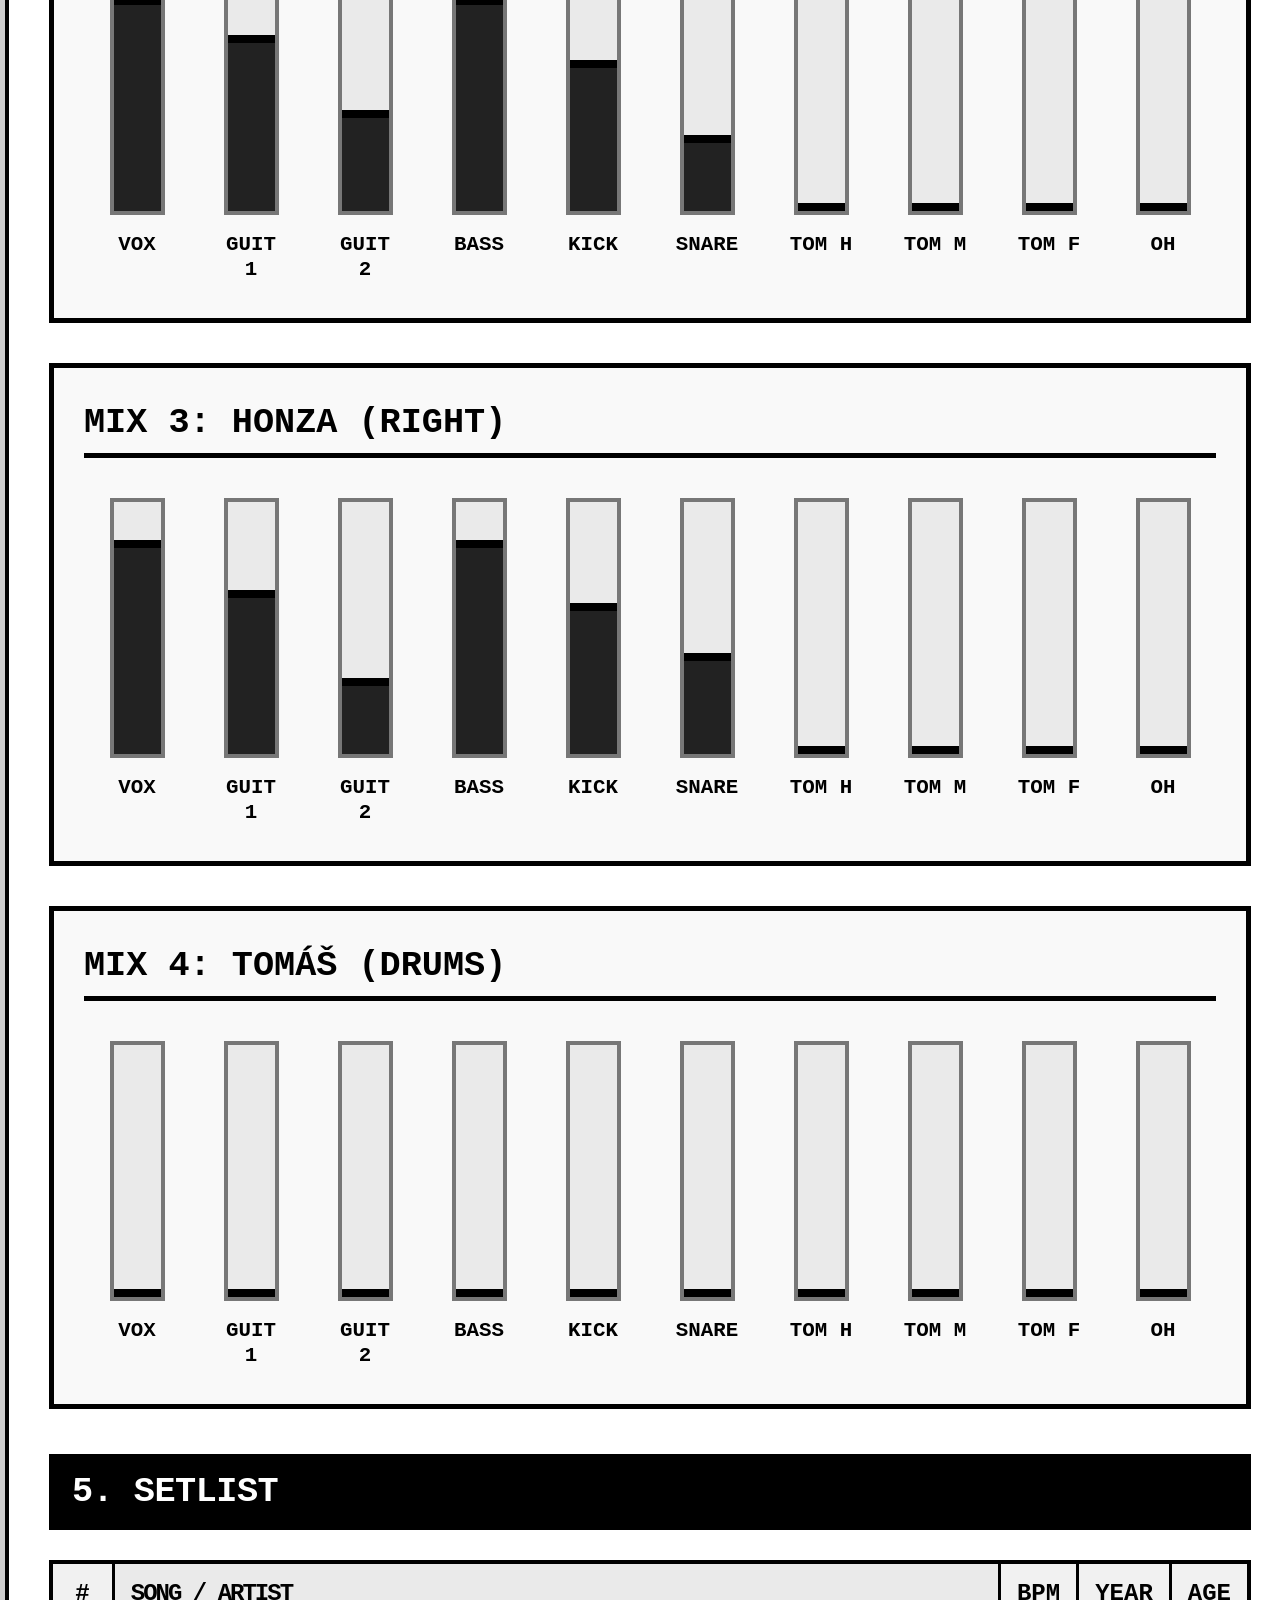
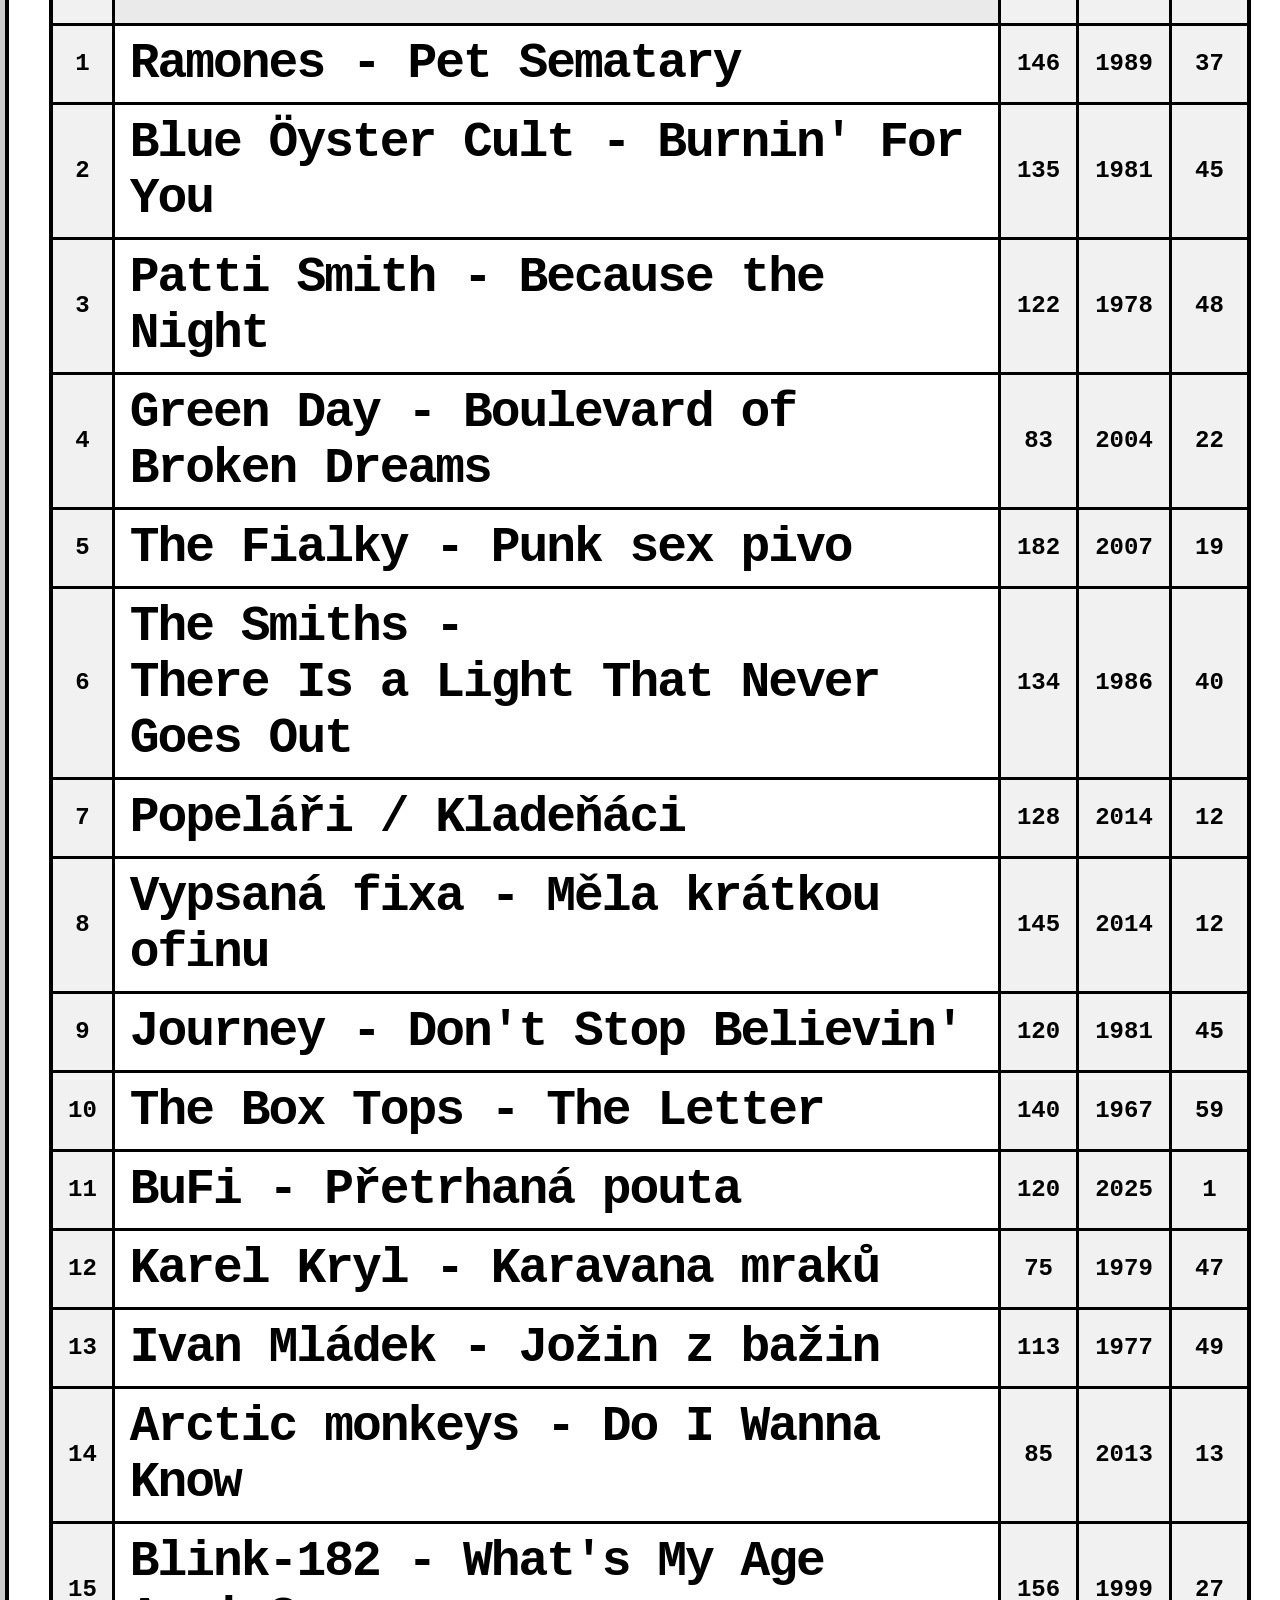
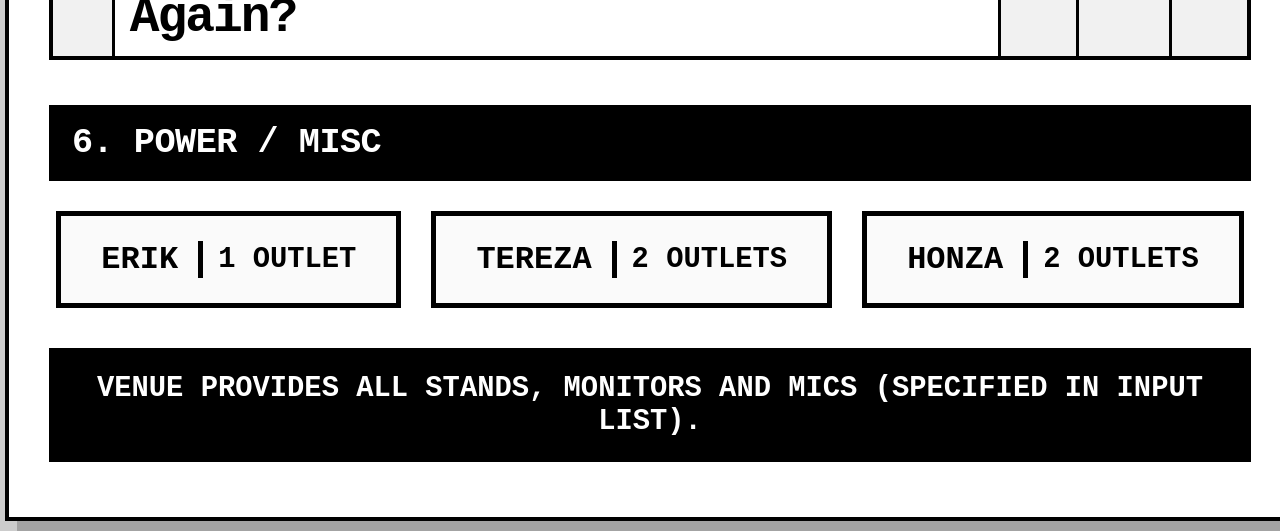
==== commit 96fd124c: "phone fixes" ====
--- a/rider.html
+++ b/rider.html
@@ -8,16 +8,18 @@
         /* ===== RESET / MONOCHROME BOLD BASE ===== */
         * { box-sizing: border-box; margin: 0; padding: 0; }
         body {
-            background: #ccc;  /* neutral background, only for screen */
+            background: #ccc;
             font-family: 'Courier New', Courier, monospace;
             display: flex;
             justify-content: center;
             align-items: flex-start;
             padding: 10px 5px;
             margin: 0;
+            min-width: 1300px;
+            overflow-x: auto;
         }
         .container {
-            max-width: 1300px;      /* wider – fits more content per line */
+            max-width: 1300px;
             width: 100%;
             background: #ffffff;
             border: 4px solid #000;
@@ -104,42 +106,42 @@
         .own-gear { background: #f1f1f1; border-left: 6px solid #000; }
 
         /* STAGE PLOT */
-.stage-plot {
-    position: relative;
-    height: 400px;
-    border: 5px dashed #000;
-    margin: 40px 0 30px;
-    background: #f8f8f8;
-}
-.pos {
-    position: absolute;
-    display: flex;
-    align-items: center;
-    justify-content: center;
-    text-align: center;
-    border: 5px solid #000;
-    background: #fff;
-    font-weight: 900;
-    font-size: 1.5rem;
-    padding: 10px;
-    box-shadow: 8px 8px 0 #ddd;
-}
-.drums {
-    width: 260px; height: 100px;
-    top: 20px; left: 50%; transform: translateX(-50%);
-}
-.bass {
-    width: 220px; height: 90px;
-    bottom: 40px; left: 5%;
-}
-.vox {
-    width: 240px; height: 90px;
-    bottom: 40px; left: 50%; transform: translateX(-50%);
-}
-.gt1 {
-    width: 220px; height: 90px;
-    bottom: 40px; right: 5%;
-}
+        .stage-plot {
+            position: relative;
+            height: 400px;
+            border: 5px dashed #000;
+            margin: 40px 0 30px;
+            background: #f8f8f8;
+        }
+        .pos {
+            position: absolute;
+            display: flex;
+            align-items: center;
+            justify-content: center;
+            text-align: center;
+            border: 5px solid #000;
+            background: #fff;
+            font-weight: 900;
+            font-size: 1.5rem;
+            padding: 10px;
+            box-shadow: 8px 8px 0 #ddd;
+        }
+        .drums {
+            width: 260px; height: 100px;
+            top: 20px; left: 50%; transform: translateX(-50%);
+        }
+        .bass {
+            width: 220px; height: 90px;
+            bottom: 40px; left: 5%;
+        }
+        .vox {
+            width: 240px; height: 90px;
+            bottom: 40px; left: 50%; transform: translateX(-50%);
+        }
+        .gt1 {
+            width: 220px; height: 90px;
+            bottom: 40px; right: 5%;
+        }
 
         /* MONITOR MIXES */
         .monitor-stack { margin-top: 30px; }
@@ -275,16 +277,16 @@
     <h1>TECHNICAL RIDER</h1>
     <div class="band">BuFi Band</div>
 
-    <!-- 1. GEAR / BACKLINE — unchanged but wider grid -->
+    <!-- 1. GEAR / BACKLINE -->
     <h2>1. GEAR</h2>
     <div class="gear-grid">
         <div class="gear-box"><h3>TEREZA (VOX/GUIT 2)</h3><ul><li>Les Paul</li><li>Boss Katana 50 MK1</li><li>OD guit. pedal</li><li>Shure Beta 58A (own)</li><li>Shure GLX4R + Shure WH20 (only 1 song)</li></ul></div>
-        <div class="gear-box"><h3>ERIK (BASS)</h3><ul><li>EBMM Stingray</li><li>GK 700RBII + GK Neo 212 ii</li><li>Darkglass VMT Deluxe V2, MXR M87 Compressor,<br>EHX Bass Soul Food</li></ul></div>
+        <div class="gear-box"><h3>ERIK (BASS)</h3><ul><li>EBMM Stingray</li><li>GK 700RB-II + GK Neo 212-II</li><li>Darkglass VMT Deluxe V2, MXR M87 Compressor,<br>EHX Bass Soul Food</li></ul></div>
         <div class="gear-box"><h3>HONZA (GUIT 1)</h3><ul><li>Stratocaster</li><li>Mesa Triple Rectifier</li><li>Marshall 412 Cab</li><li>Boss Katana 50 MK2</li><li>OD guit. pedal</li></ul></div>
         <div class="gear-box"><h3>TOMÁŠ (DRUMS)</h3><ul><li>Kick, Snare, 3 Toms</li><li>Hi-Hat, Crash, Ride</li><li>Std. Shell Set</li></ul></div>
     </div>
 
-    <!-- 2. INPUT LIST — generous spacing, venue mics clearly marked -->
+    <!-- 2. INPUT LIST -->
     <h2>2. INPUT LIST</h2>
     <table>
         <thead><tr><th style="width:90px;">CH</th><th>SOURCE</th><th>MIC / DI</th></tr></thead>
@@ -302,7 +304,7 @@
         </tbody>
     </table>
 
-    <!-- 3. STAGE PLOT — larger blocks, no crowding -->
+    <!-- 3. STAGE PLOT -->
     <h2>3. STAGE PLOT</h2>
     <div class="stage-plot">
         <div class="pos drums">TOMÁŠ<br>(Drums)</div>
@@ -362,7 +364,7 @@
                 <div class="channel-strip"><div class="fader-track"><div class="fader-cap" style="height:0%;"></div></div><div class="channel-label">OH</div></div>
             </div>
         </div>
-        <!-- mix 4 Tomáš (drums) – typically no monitors for drums, but kept for completeness -->
+        <!-- mix 4 Tomáš (drums) -->
         <div class="monitor-unit">
             <div class="unit-header">MIX 4: TOMÁŠ (Drums)</div>
             <div class="mix-grid">
